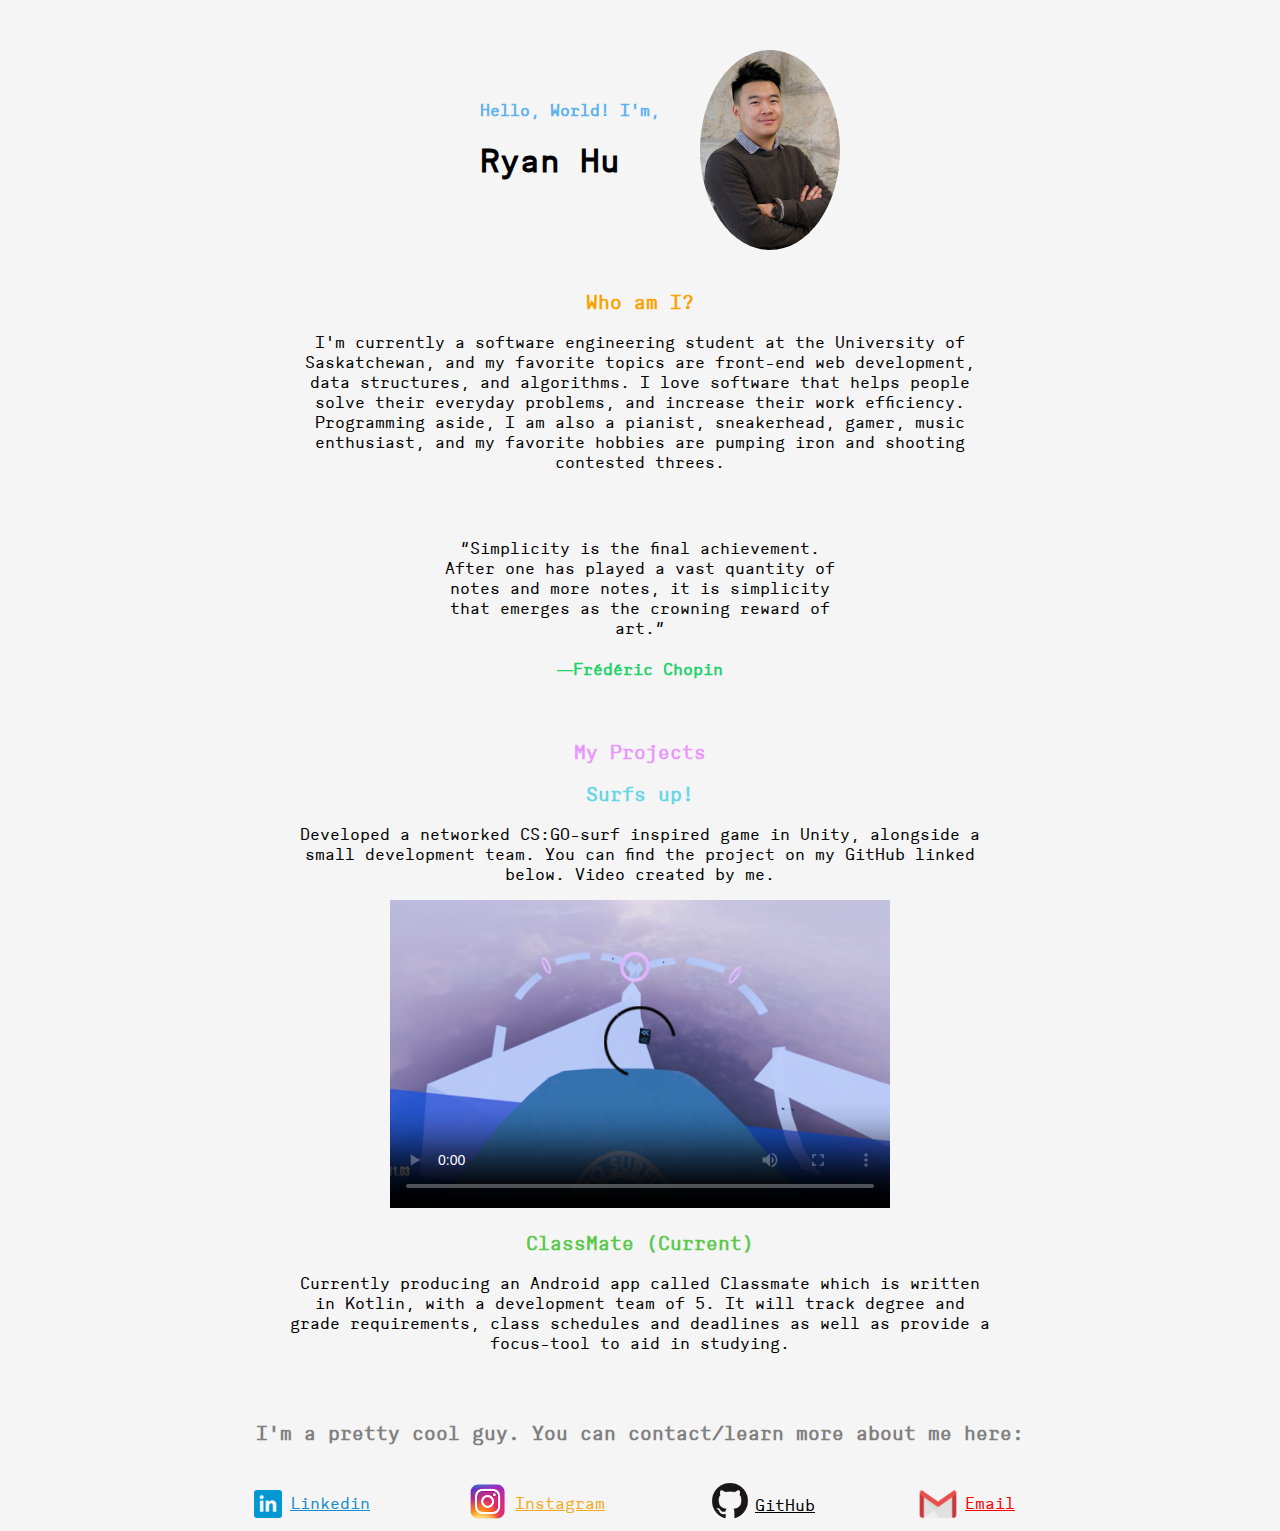
==== index.html @ c23297e6 "fixed issue" ====
<!DOCTYPE html>
<html lang="en">
<head>
    <meta charset="UTF-8">
    <meta name="viewport" content="width=device-width, initial-scale=1.0">
    <meta http-equiv="X-UA-Compatible" content="ie=edge">
    <link rel="stylesheet" href="styles.css" />
    <title>Ryan Hu</title>
</head>
<body>
    <section id="welcome">
        <div id="title">
            <H4 id="hello">Hello, World! I'm, </H4>
            <H1>
                Ryan Hu
            </H1>
        </div>
    
        <div id="me">
            <img src="images/Headshot.jpg" height=200 width=140>
        </div>
    </section>
    

    <div id="quote">
        “Simplicity is the final achievement. After one has played a vast quantity of notes and more notes, it is simplicity that emerges as the crowning reward of art.”
        <H4 id="freddy">
            ―Frédéric Chopin
        </H4>
    </div>
       
    <div id="aboutme">    
        <H3 id="who">
            Who am I?
        </H3>
        <p>
            I'm currently a software engineering student at the University of Saskatchewan, and my favorite topics are front-end web development, data structures, and algorithms. I love software that helps people solve their everyday problems, and increase their work efficiency. Programming aside, I am also a pianist, sneakerhead, gamer, music enthusiast, and my favorite hobbies are pumping iron and shooting contested threes. 
        </p>
    </div>

    <div id="projects">
        <h3 id="myproj">
            My Projects
        </h3>
        <h3 id="surfs">
            Surfs up!
        </h3>
        <p>
            Developed a networked CS:GO-surf inspired game in Unity, alongside a small development team. You can find the project on my GitHub linked below. Video created by me.
        </p>
        <video src="images/Surfs Up!.mp4" poster="images/surfsposter.png" width="500" controls></video>

        <h3 id="classmate">
            ClassMate (Current)
        </h3>
        <p>
            Currently producing an Android app called Classmate which is written in Kotlin, with a development team of 5. It will track degree and grade requirements, class schedules and deadlines as well as provide a focus-tool to aid in studying. 
        </p>
    </div>

    <div id="contact">
        <H3>
            I'm a pretty cool guy. You can contact/learn more about me here:
        </H3>
        <ul>
            <li id="li1"><a id="l" href="https://www.linkedin.com/in/ryanhu98/"><img id="lin" src="images/linkedinlogo.png"height=50 width=50>Linkedin</a></li>
            <li id="li2"><a id="i" href="https://www.instagram.com/ryaninthelab/"><img id="ig" src="images/ig-logo-email.png"height=35 width=35>Instagram</a></li>
            <li id="li3"><a id="gi" href="https://github.com/rrhu98/"><img id="git" src="images/github_PNG58.png"height=60 width=60>GitHub</a></li>
            <li id="li4"><a id="gm" href="mailto:rrhu98@gmail.com"><img id="gma" src="images/gmail.png"height=40 width=40>Email</a></li>
        </ul>
    </div>
    

</body>
</html>
---- styles.css ----
body {
    background-color: whitesmoke;
}


#welcome {
    margin-left: auto;
    margin-right: auto ;
}
#title {
    position: absolute; visibility: visible; left: 480px; top: 100px; z-index: 200;
    font-family: 'ASM';
    
}

#hello {
    color:rgb(93, 179, 236);
    margin: 0;
    padding: 0;
}

H3{
    color:gray;
}

#who {
    color: rgb(250, 162, 0);
}

#aboutme {
    margin-left:auto;
    margin-right:auto;
    position: relative; top: 120px;
    text-align: center;
    width: 700px;
    word-wrap: break-word;

    font-family: 'ASM';
    
}

#quote {
    margin-left: auto;
    margin-right: auto;
    position: relative; top: 530px;
    text-align: center;
    width: 400px;
    word-wrap: break-word;

    font-family: 'ASM';
}

#freddy {
    color: rgb(34, 209, 107)
}

#contact {
    margin-left: auto;
    margin-right: auto;
    position: relative; top: 420px;
    text-align: center;
    width: 1000px;
    word-wrap: break-word;
    font-family: 'ASM';
}

#me img {
    position: absolute; visibility: visible; left: 700px; top: 50px; z-index: 200;
    border-radius: 50%;
}

#projects {
    margin-left:auto;
    margin-right:auto;
    position: relative; top: 370px;
    text-align: center;
    width: 700px;
    word-wrap: break-word;
    font-family: 'ASM';
}

#myproj {
    color: rgb(235, 150, 252);
}

#surfs {
    color: rgb(106, 213, 231);
}
#classmate {
    color: rgb(92, 201, 77);
}

ul {
    margin-left: auto;
    margin-right: auto;
    position: relative; top: -50px;
    list-style-type: none;
    font-family: 'ASM';
    
}

li {
    float: left;
    display: inline;
    text-align: center;
    margin: 60px;
}

#l{
    color: rgb(22, 139, 206)
}
#lin{
    position: relative;
    top: 20px;
    left: 3px;
}

#i{
    color: rgb(241, 169, 35);
}
#ig {
    position:relative;
    top: 10px;
    left: -10px;
}

#gi{
    color:black;
}
#git{
    position:relative;
    top: 20px;
    left:5px;
}

#gm{
    color:red;
}

#gma{
    position: relative;
    top:15px;
    left: -7px;
}

#li1 {
    position:relative;
    top:-15px;
}

#li2{
    position: relative;
    left:-10px;
}

#li3 {
    position: relative;
    top:-23px;
    left:-40px;
}

#li4 {
    position: relative;
    top:-5px;
    left: -50px;
}

@font-face {
    font-family: "ASM";
    src: 
    url("fonts/asm/asm-regular-webfont.woff") format("woff"),
    url("fonts/asm/ASM\ Regular.otf") format("opentype"),
    url("fonts/asm/asm-regular-webfont.woff2") format("woff2");
    }
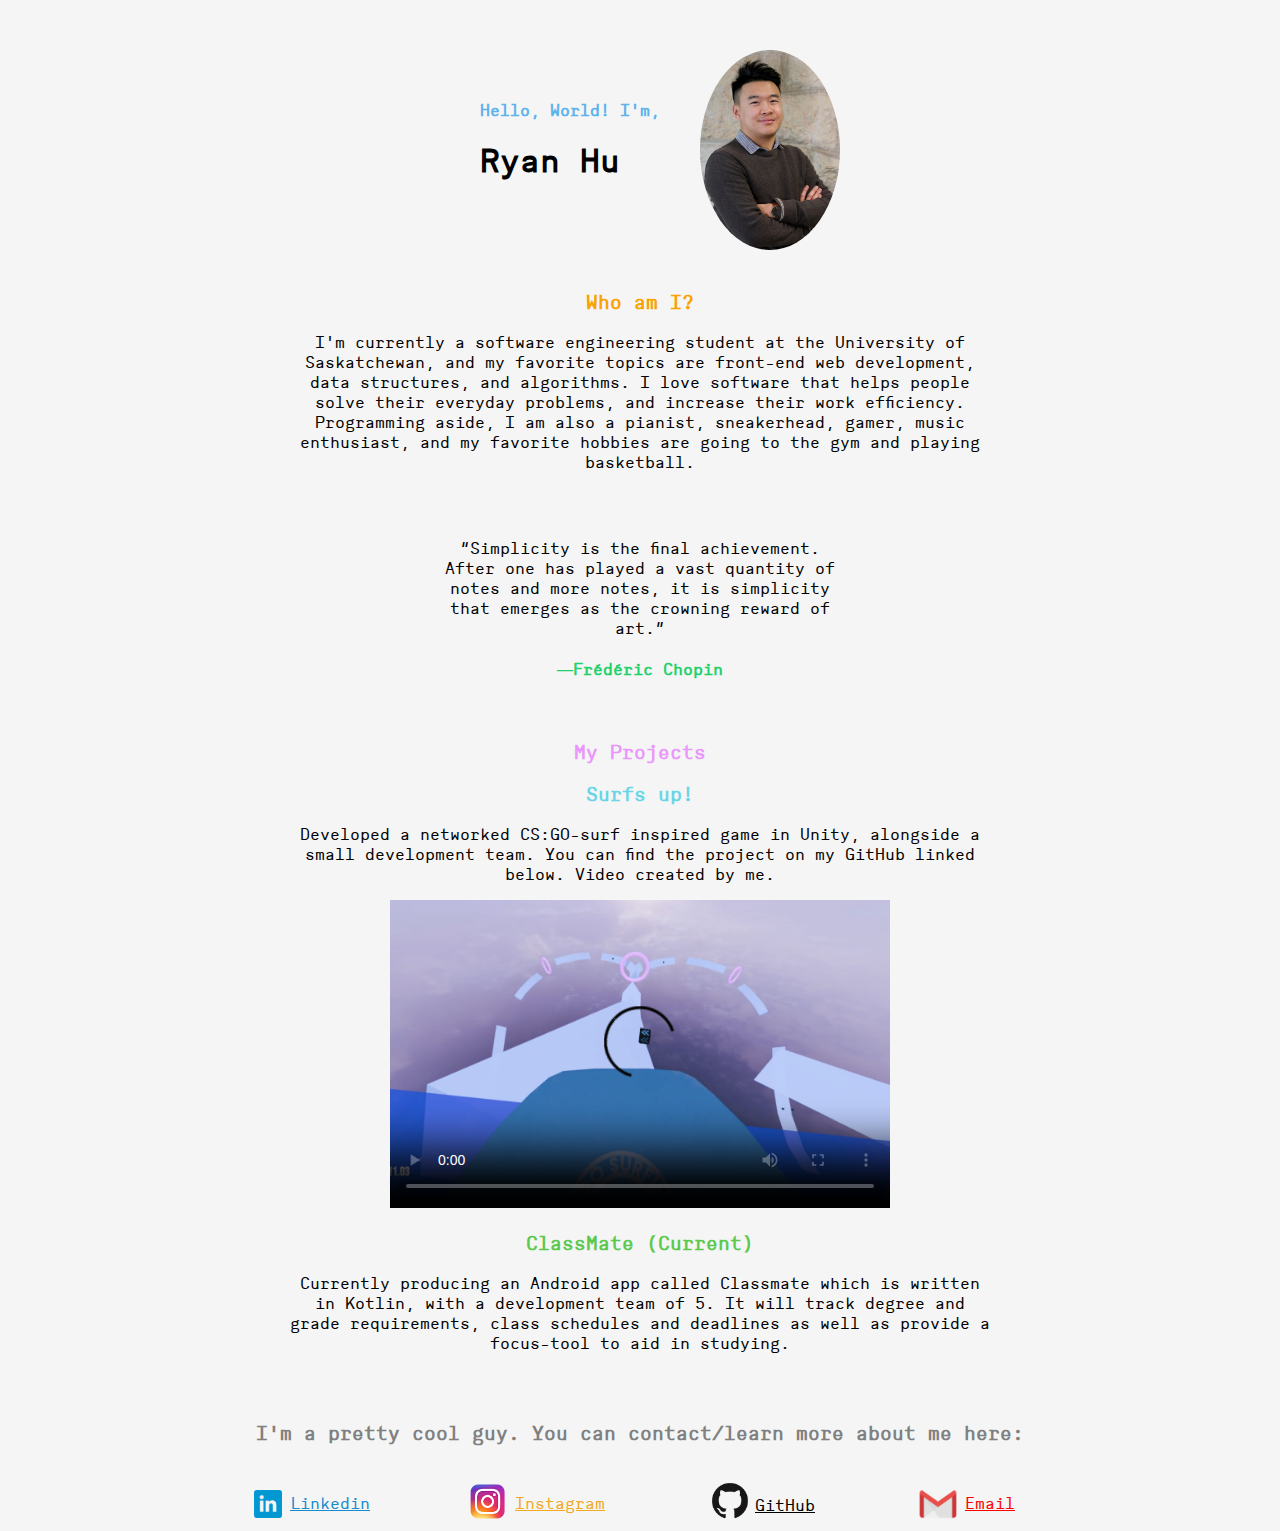
==== commit 3d9f25d4: "changed summary" ====
--- a/index.html
+++ b/index.html
@@ -34,7 +34,7 @@
             Who am I?
         </H3>
         <p>
-            I'm currently a software engineering student at the University of Saskatchewan, and my favorite topics are front-end web development, data structures, and algorithms. I love software that helps people solve their everyday problems, and increase their work efficiency. Programming aside, I am also a pianist, sneakerhead, gamer, music enthusiast, and my favorite hobbies are pumping iron and shooting contested threes. 
+            I'm currently a software engineering student at the University of Saskatchewan, and my favorite topics are front-end web development, data structures, and algorithms. I love software that helps people solve their everyday problems, and increase their work efficiency. Programming aside, I am also a pianist, sneakerhead, gamer, music enthusiast, and my favorite hobbies are going to the gym and playing basketball. 
         </p>
     </div>
 
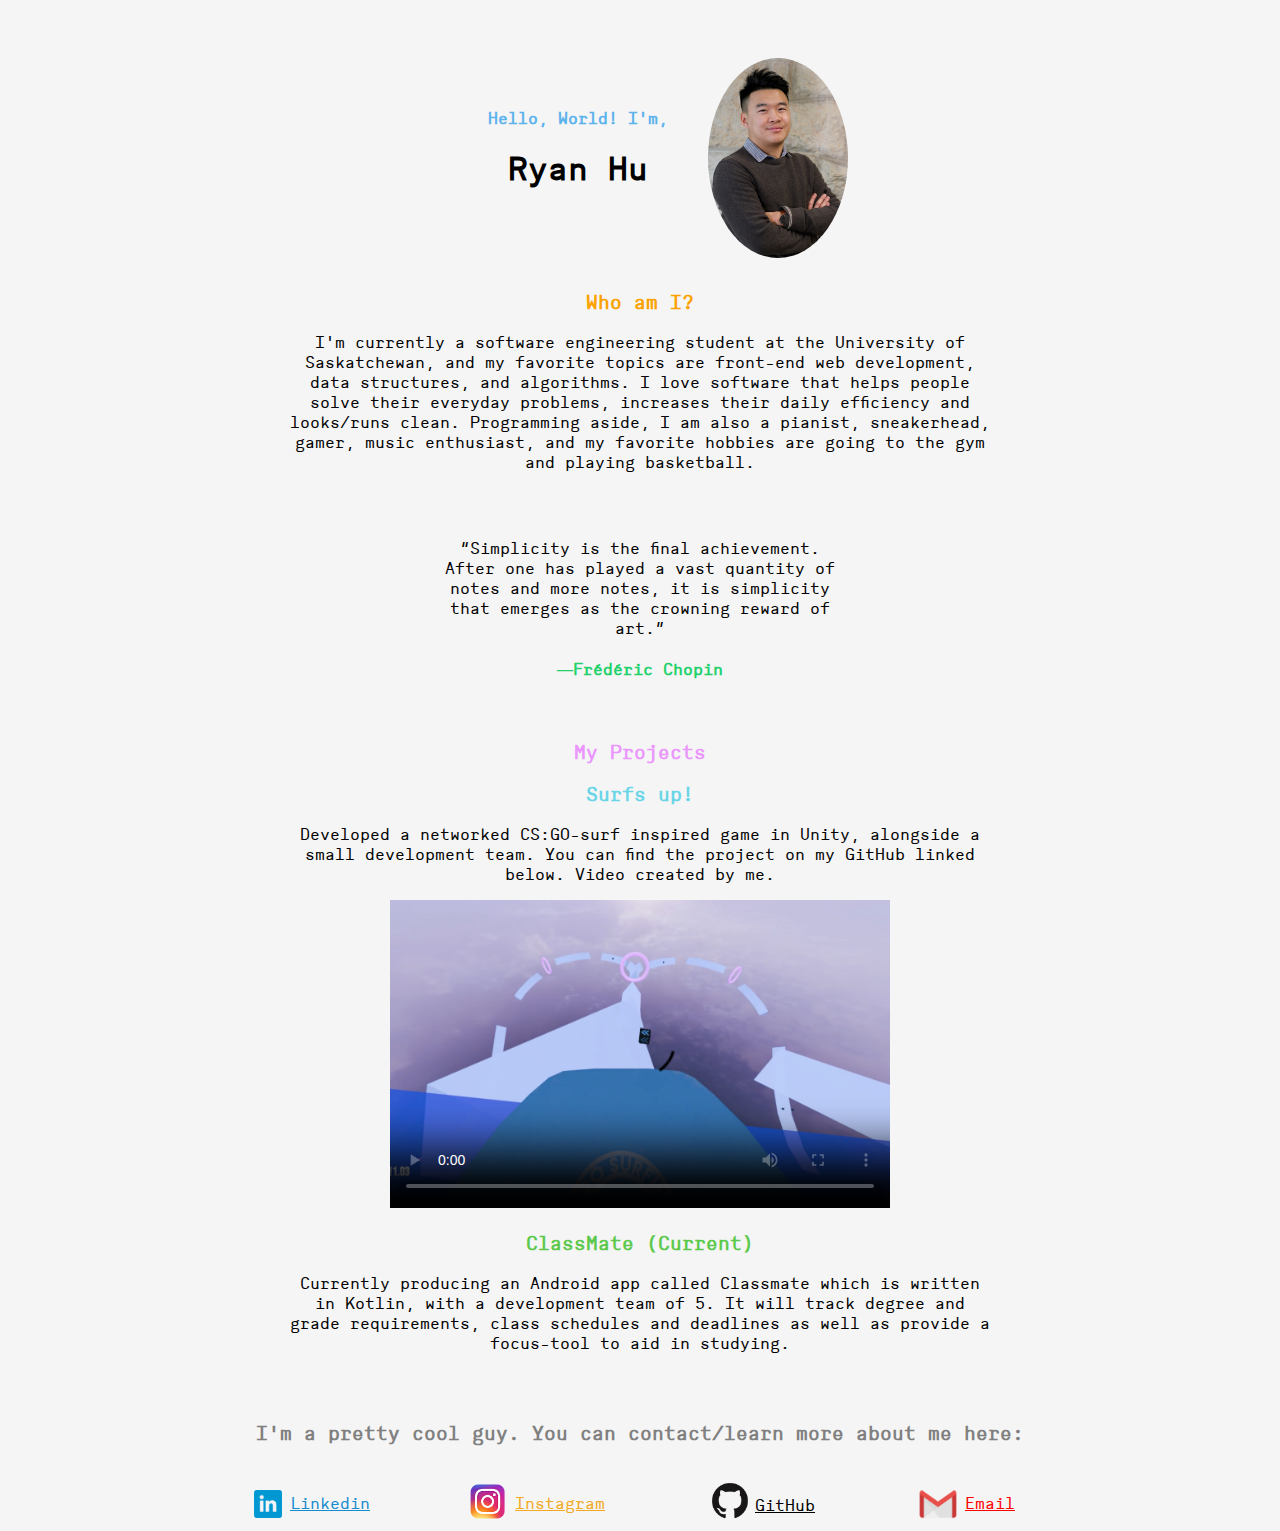
==== commit c154ea95: "aligned title center" ====
--- a/index.html
+++ b/index.html
@@ -34,7 +34,7 @@
             Who am I?
         </H3>
         <p>
-            I'm currently a software engineering student at the University of Saskatchewan, and my favorite topics are front-end web development, data structures, and algorithms. I love software that helps people solve their everyday problems, and increase their work efficiency. Programming aside, I am also a pianist, sneakerhead, gamer, music enthusiast, and my favorite hobbies are going to the gym and playing basketball. 
+            I'm currently a software engineering student at the University of Saskatchewan, and my favorite topics are front-end web development, data structures, and algorithms. I love software that helps people solve their everyday problems, increases their daily efficiency and looks/runs clean. Programming aside, I am also a pianist, sneakerhead, gamer, music enthusiast, and my favorite hobbies are going to the gym and playing basketball. 
         </p>
     </div>
 
--- a/styles.css
+++ b/styles.css
@@ -6,6 +6,8 @@
 #welcome {
     margin-left: auto;
     margin-right: auto ;
+    position: relative;
+    text-align: center;
 }
 #title {
     position: absolute; visibility: visible; left: 480px; top: 100px; z-index: 200;
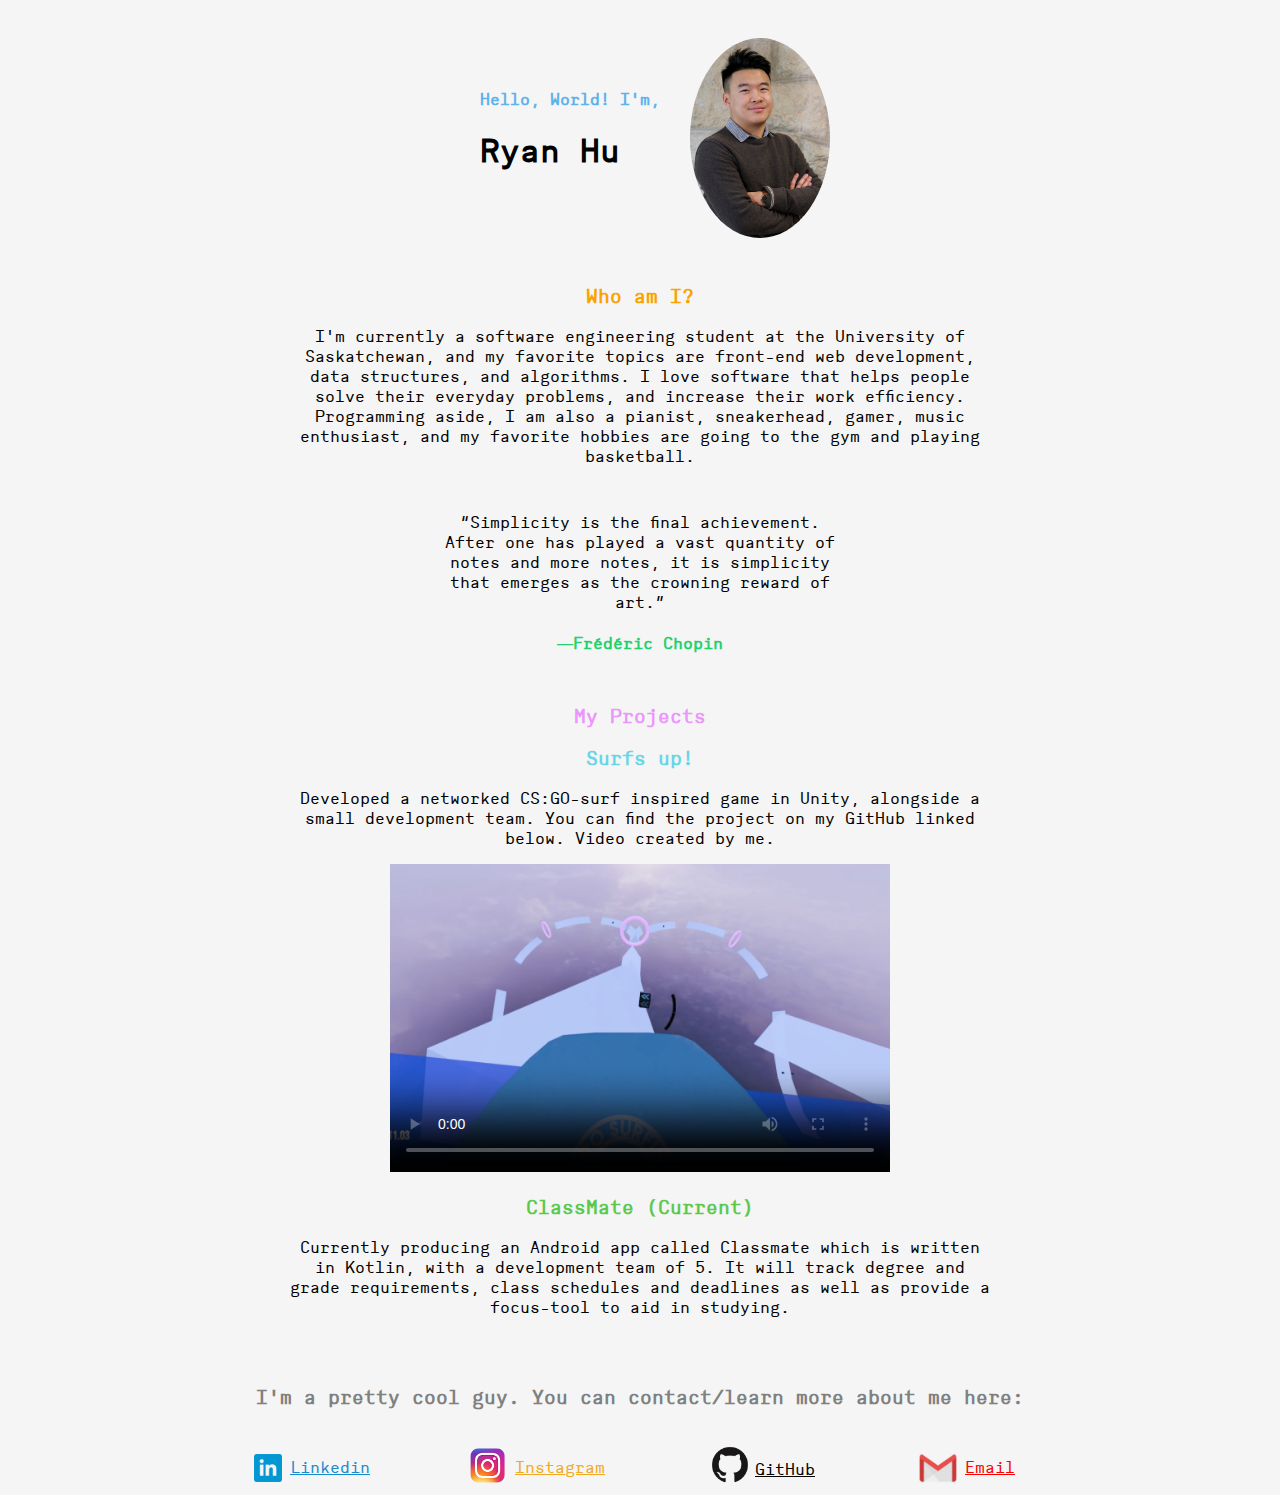
==== commit ab44b93c: "centered title" ====
--- a/index.html
+++ b/index.html
@@ -8,7 +8,7 @@
     <title>Ryan Hu</title>
 </head>
 <body>
-    <section id="welcome">
+    <div id="welcome">
         <div id="title">
             <H4 id="hello">Hello, World! I'm, </H4>
             <H1>
@@ -19,7 +19,7 @@
         <div id="me">
             <img src="images/Headshot.jpg" height=200 width=140>
         </div>
-    </section>
+    </div>
     
 
     <div id="quote">
@@ -34,7 +34,7 @@
             Who am I?
         </H3>
         <p>
-            I'm currently a software engineering student at the University of Saskatchewan, and my favorite topics are front-end web development, data structures, and algorithms. I love software that helps people solve their everyday problems, increases their daily efficiency and looks/runs clean. Programming aside, I am also a pianist, sneakerhead, gamer, music enthusiast, and my favorite hobbies are going to the gym and playing basketball. 
+            I'm currently a software engineering student at the University of Saskatchewan, and my favorite topics are front-end web development, data structures, and algorithms. I love software that helps people solve their everyday problems, and increase their work efficiency. Programming aside, I am also a pianist, sneakerhead, gamer, music enthusiast, and my favorite hobbies are going to the gym and playing basketball. 
         </p>
     </div>
 
--- a/styles.css
+++ b/styles.css
@@ -4,16 +4,22 @@
 
 
 #welcome {
-    margin-left: auto;
-    margin-right: auto ;
+    display: flex;
+    align-items: center;
+    justify-content: center;
     position: relative;
-    text-align: center;
+    top:30px;
 }
 #title {
-    position: absolute; visibility: visible; left: 480px; top: 100px; z-index: 200;
     font-family: 'ASM';
     
 }
+#me img {
+    border-radius: 50%;
+    position: relative;
+    left: 30px;
+}
+
 
 #hello {
     color:rgb(93, 179, 236);
@@ -32,7 +38,7 @@
 #aboutme {
     margin-left:auto;
     margin-right:auto;
-    position: relative; top: 120px;
+    position: relative; top: -90px;
     text-align: center;
     width: 700px;
     word-wrap: break-word;
@@ -44,7 +50,7 @@
 #quote {
     margin-left: auto;
     margin-right: auto;
-    position: relative; top: 530px;
+    position: relative; top: 300px;
     text-align: center;
     width: 400px;
     word-wrap: break-word;
@@ -59,22 +65,17 @@
 #contact {
     margin-left: auto;
     margin-right: auto;
-    position: relative; top: 420px;
+    position: relative; top: 180px;
     text-align: center;
     width: 1000px;
     word-wrap: break-word;
     font-family: 'ASM';
 }
 
-#me img {
-    position: absolute; visibility: visible; left: 700px; top: 50px; z-index: 200;
-    border-radius: 50%;
-}
-
 #projects {
     margin-left:auto;
     margin-right:auto;
-    position: relative; top: 370px;
+    position: relative; top: 130px;
     text-align: center;
     width: 700px;
     word-wrap: break-word;
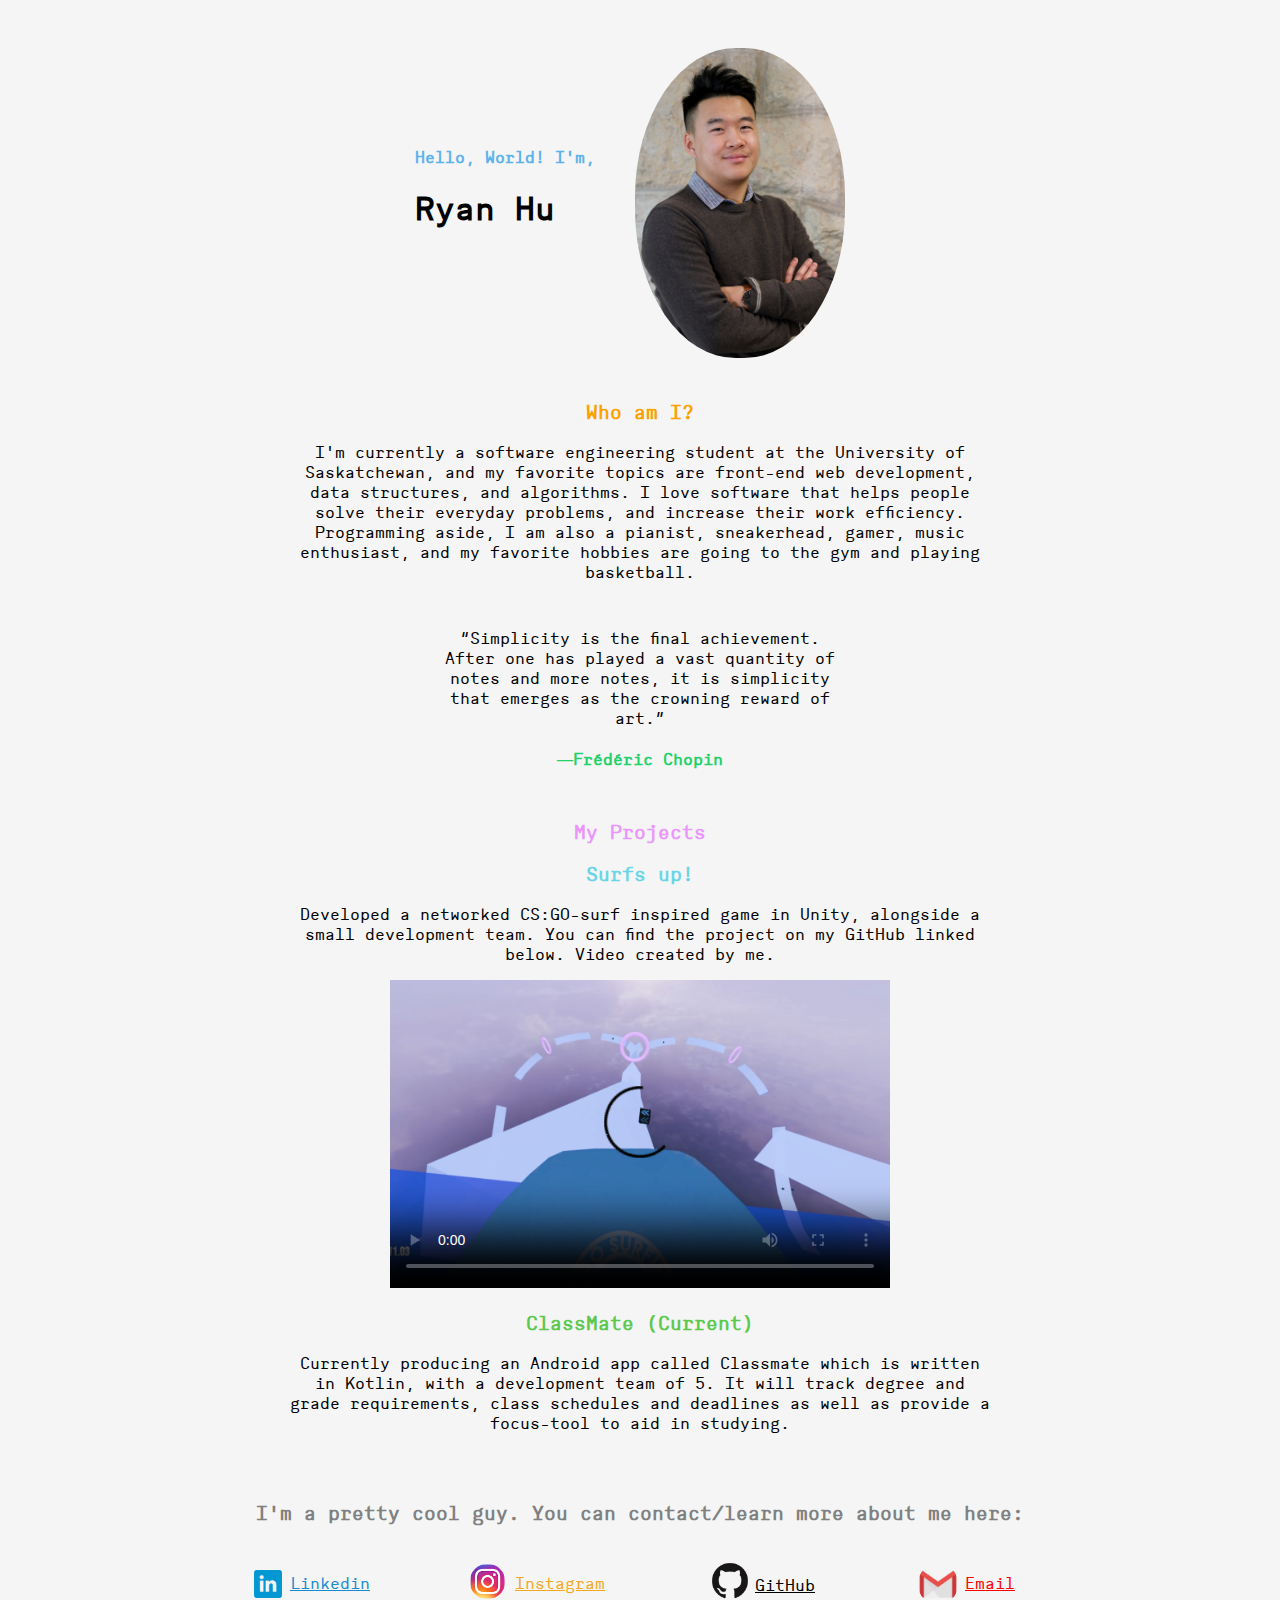
==== commit a32a0764: "added slideshow" ====
--- a/index.html
+++ b/index.html
@@ -4,6 +4,7 @@
     <meta charset="UTF-8">
     <meta name="viewport" content="width=device-width, initial-scale=1.0">
     <meta http-equiv="X-UA-Compatible" content="ie=edge">
+    <script src="https://ajax.googleapis.com/ajax/libs/jquery/3.4.1/jquery.min.js"></script>
     <link rel="stylesheet" href="styles.css" />
     <title>Ryan Hu</title>
 </head>
@@ -16,8 +17,19 @@
             </H1>
         </div>
     
-        <div id="me">
-            <img src="images/Headshot.jpg" height=200 width=140>
+        <div id="slideshow">
+            <div>
+                <img src="images/Headshot.jpg" height="310" width="210">
+            </div>
+            <div>
+                <img src="images/me1.JPG" height="310" width="210">
+            </div>
+            <div>
+                <img src="images/me3.JPG" height="310" width="210">
+            </div>
+            <div>
+                <img src="images/me4.JPG" height="310" width="210">
+            </div>
         </div>
     </div>
     
@@ -69,7 +81,18 @@
             <li id="li4"><a id="gm" href="mailto:rrhu98@gmail.com"><img id="gma" src="images/gmail.png"height=40 width=40>Email</a></li>
         </ul>
     </div>
-    
 
+    <script>
+        $("#slideshow > div:gt(0)").hide();
+
+        setInterval(function() {
+            $('#slideshow > div:first')
+            .fadeOut(1000)
+            .next()
+            .fadeIn(1000)
+            .end()
+            .appendTo('#slideshow');
+        }, 4000);
+    </script>
 </body>
 </html>--- a/styles.css
+++ b/styles.css
@@ -14,12 +14,26 @@
     font-family: 'ASM';
     
 }
-#me img {
+#slideshow {
+    position: relative;
+    width: 250px;
+    height: 300px;
     border-radius: 50%;
-    position: relative;
+    padding: 10px;
     left: 30px;
 }
 
+#slideshow > div {
+    position: absolute; 
+    top: 10px; 
+    left: 10px; 
+    right: 10px; 
+    bottom: 10px;
+}
+
+img {
+    border-radius: 48%;
+}
 
 #hello {
     color:rgb(93, 179, 236);
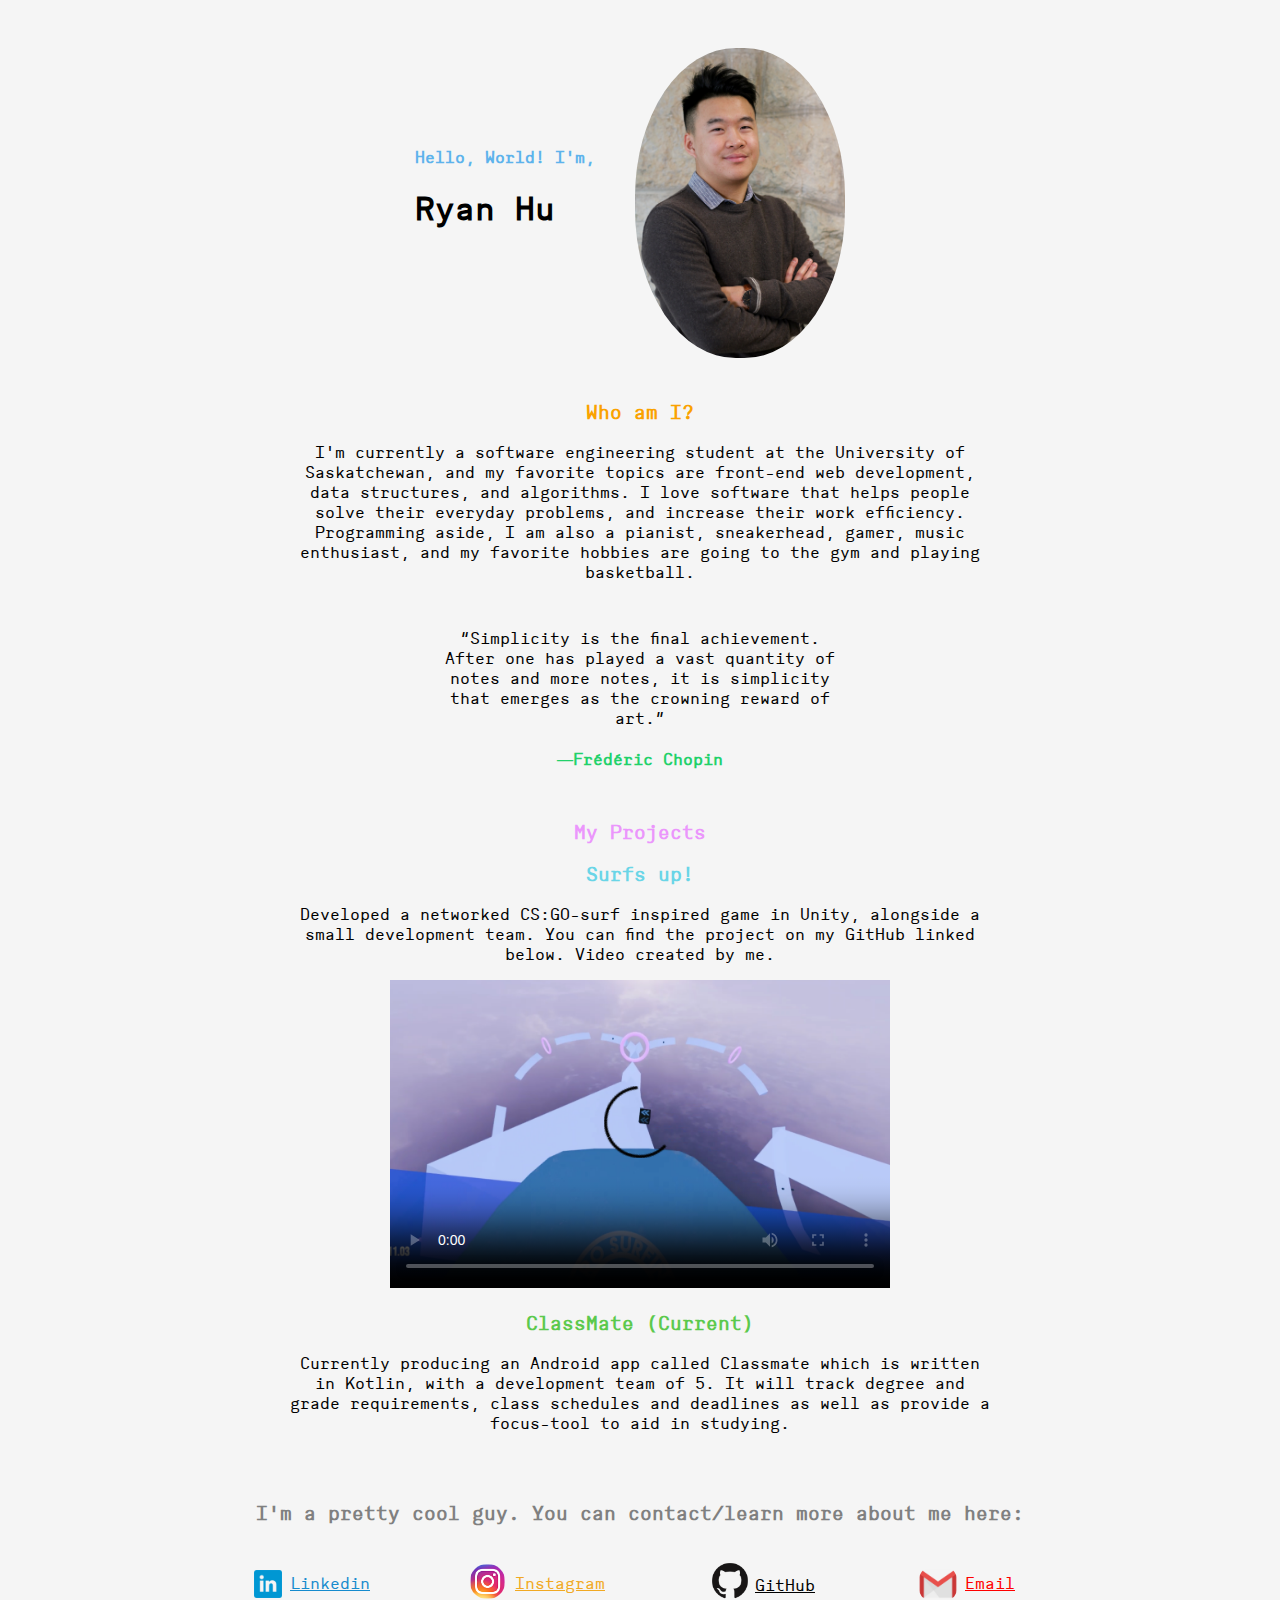
==== commit ffd03f0d: "removed buggy picture" ====
--- a/index.html
+++ b/index.html
@@ -23,9 +23,6 @@
             </div>
             <div>
                 <img src="images/me1.JPG" height="310" width="210">
-            </div>
-            <div>
-                <img src="images/me3.JPG" height="310" width="210">
             </div>
             <div>
                 <img src="images/me4.JPG" height="310" width="210">
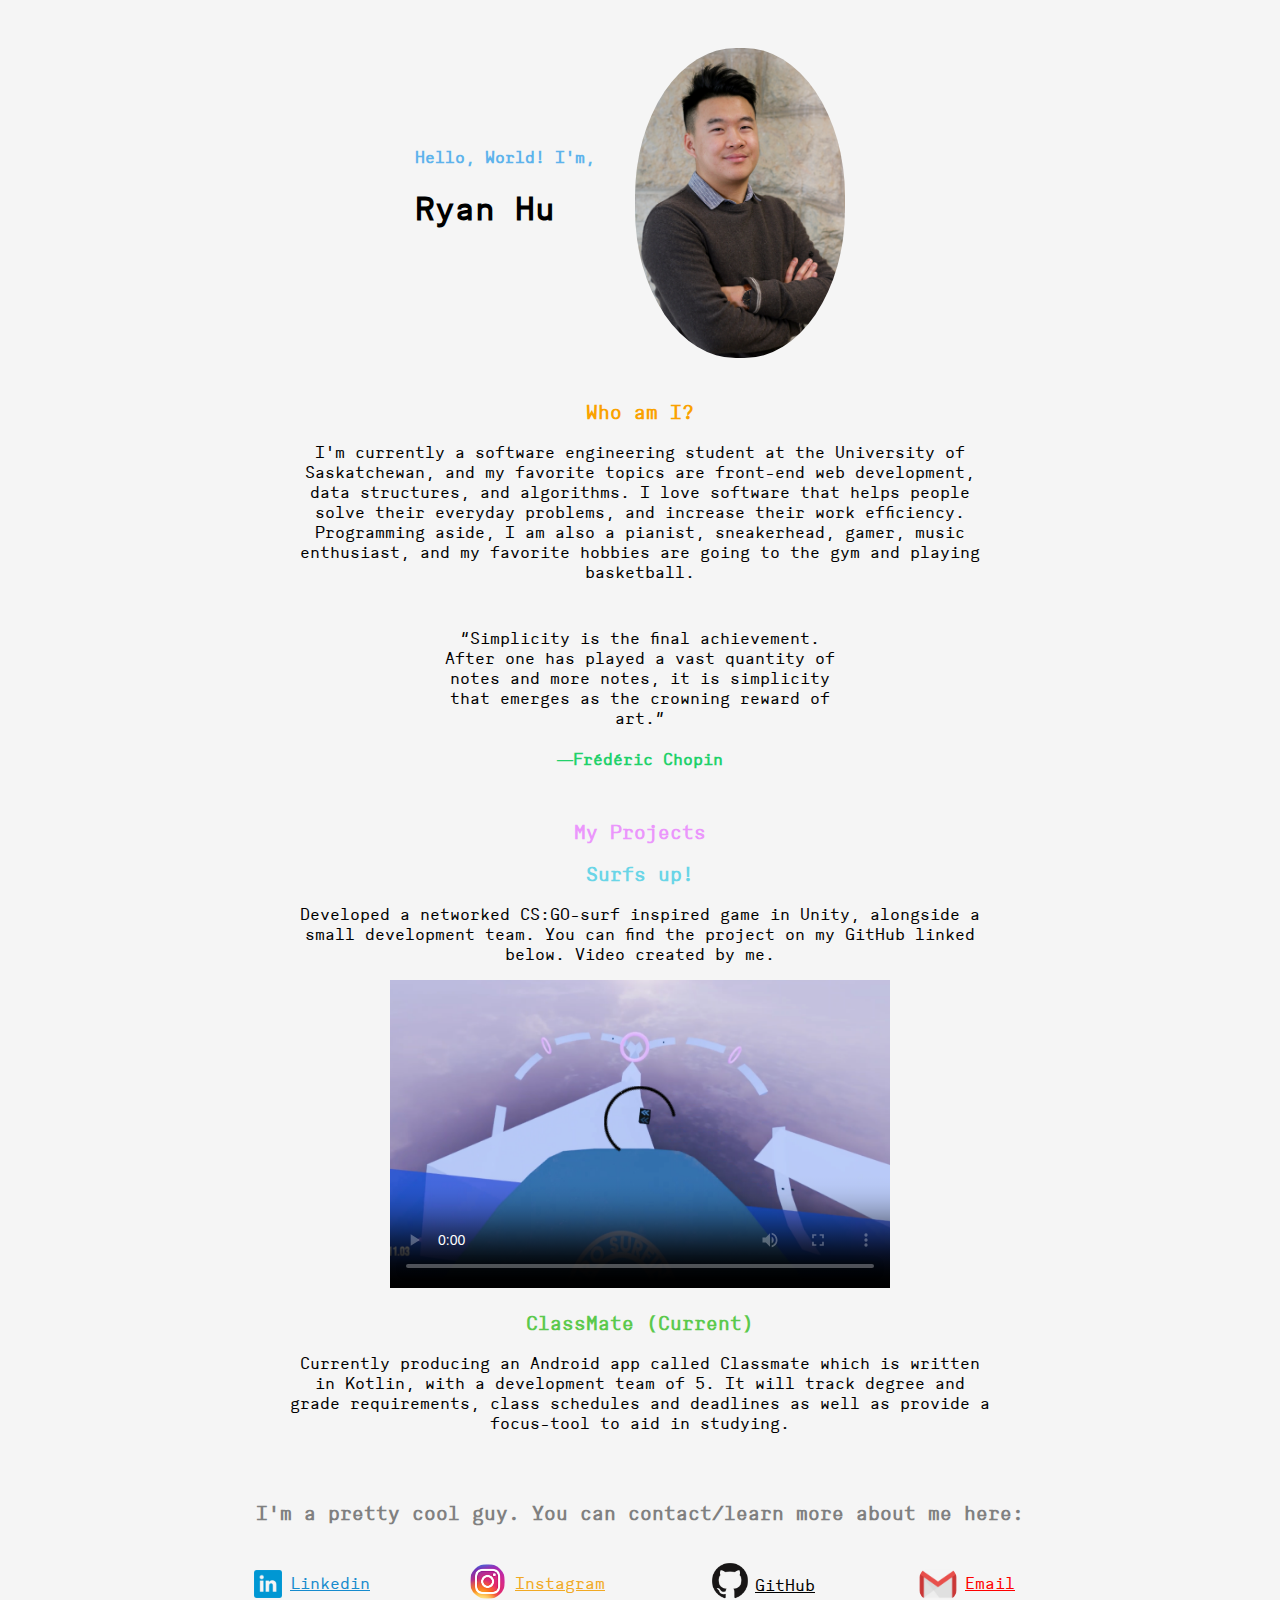
==== commit 5a9082c3: "added pic to slideshow" ====
--- a/index.html
+++ b/index.html
@@ -23,6 +23,9 @@
             </div>
             <div>
                 <img src="images/me1.JPG" height="310" width="210">
+            </div>
+            <div>
+                <img src="images/me3.JPG" height="310" width="210">
             </div>
             <div>
                 <img src="images/me4.JPG" height="310" width="210">
